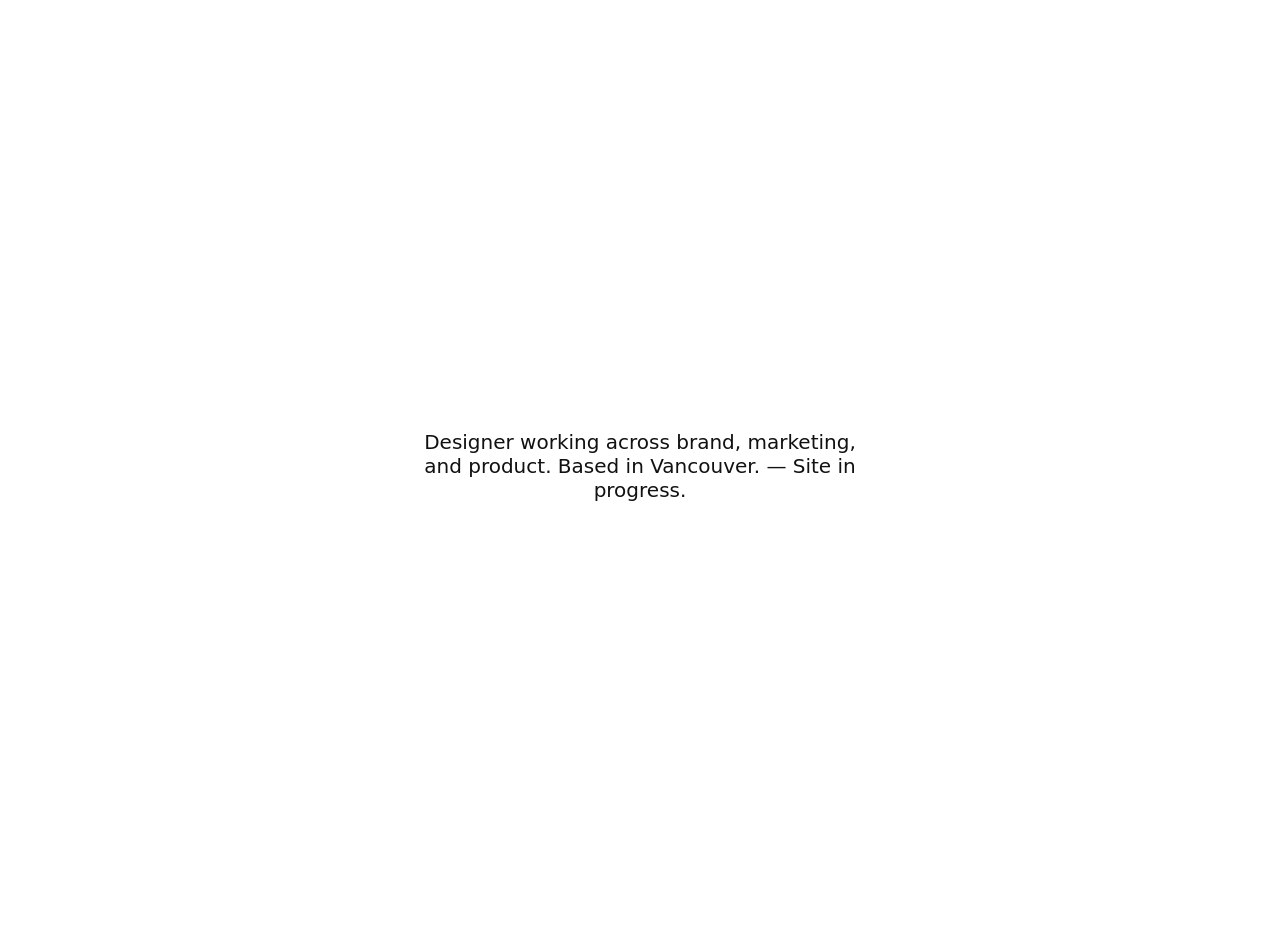
==== index.html @ 25db5897 "Add PM note, placeholder page, study log Co-Authored-By: Claude Fable 5.1 <noreply@anthropic.com> Cl" ====
<!doctype html>
<html lang="en">
<head>
  <meta charset="utf-8">
  <meta name="viewport" content="width=device-width, initial-scale=1">
  <title>Yujeong Kwon — Designer</title>
  <style>
    :root { --bg: #fff; --fg: #111; }
    body { margin: 0; min-height: 100vh; display: grid; place-items: center; background: var(--bg); color: var(--fg); font-family: system-ui, sans-serif; padding: 16px; }
    p { font-size: 1.25rem; max-width: 36ch; text-align: center; }
  </style>
</head>
<body>
  <p>Designer working across brand, marketing, and product. Based in Vancouver. — Site in progress.</p>
</body>
</html>
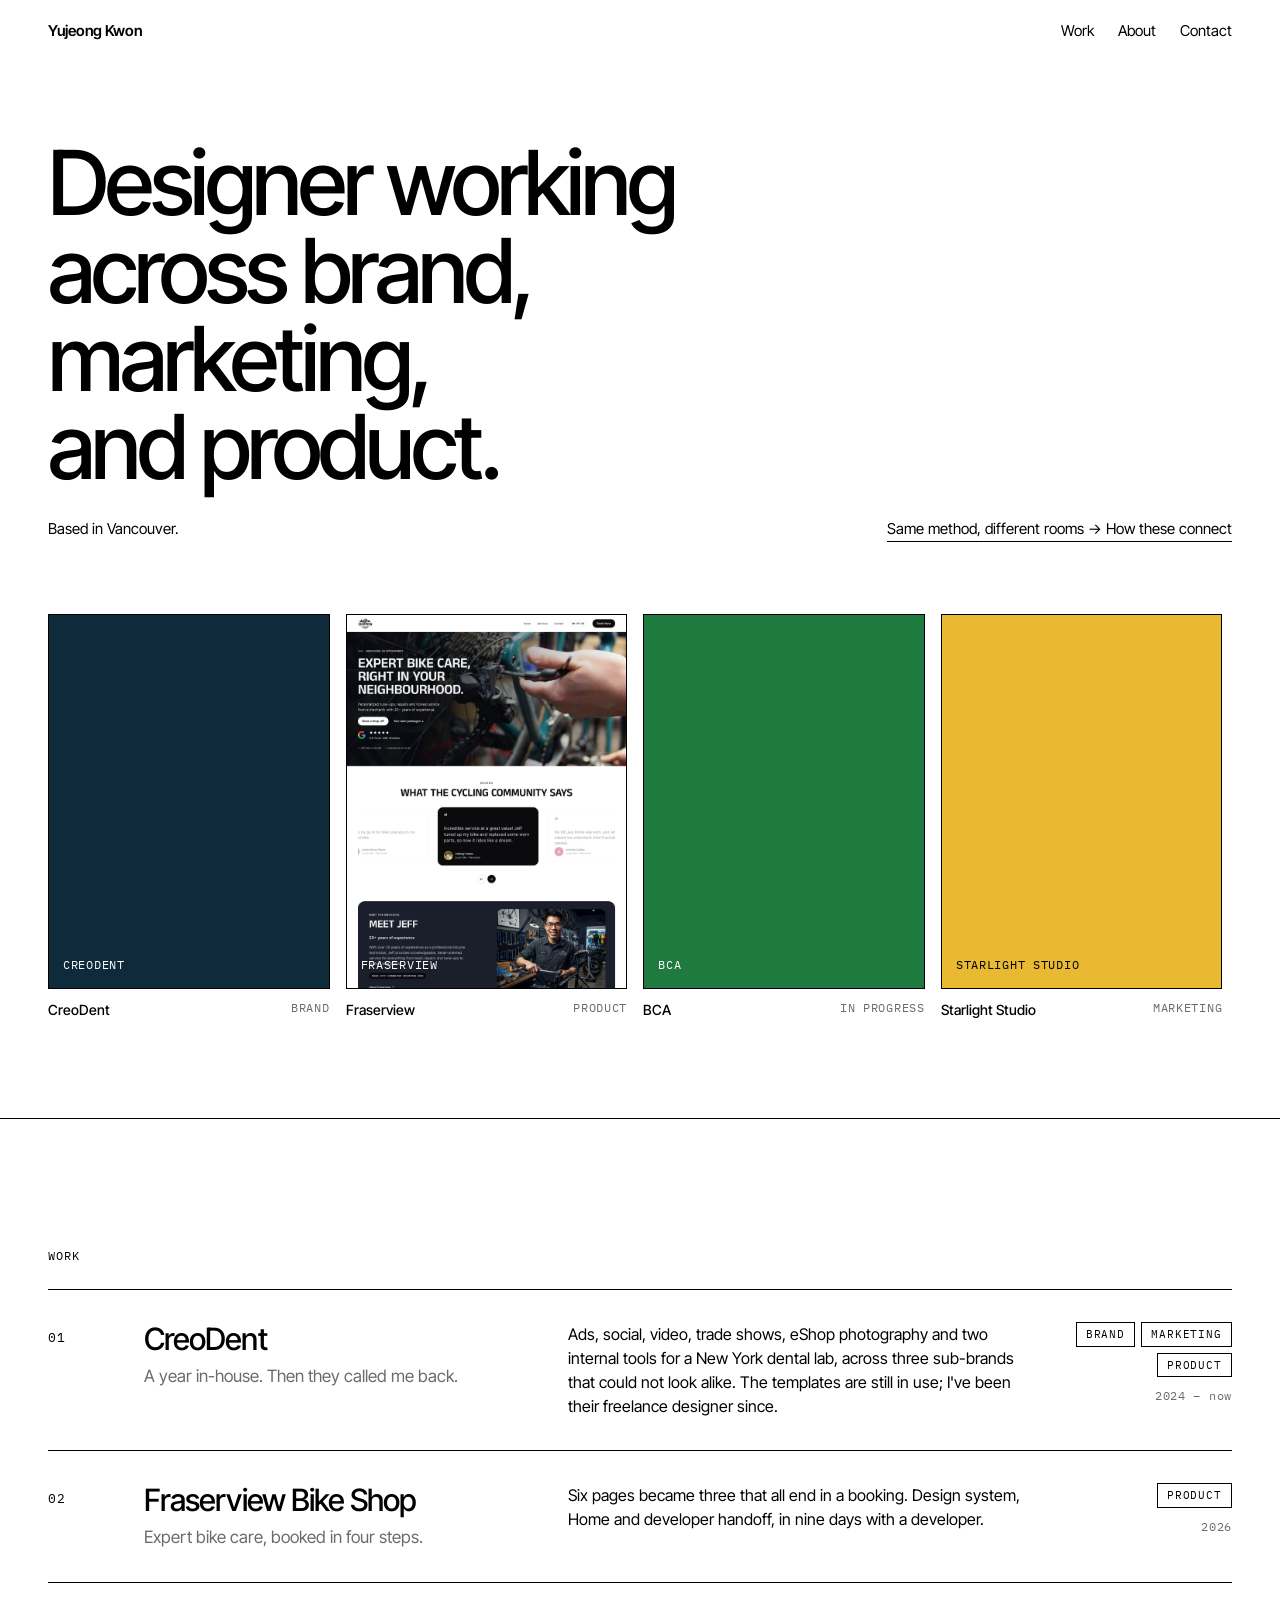
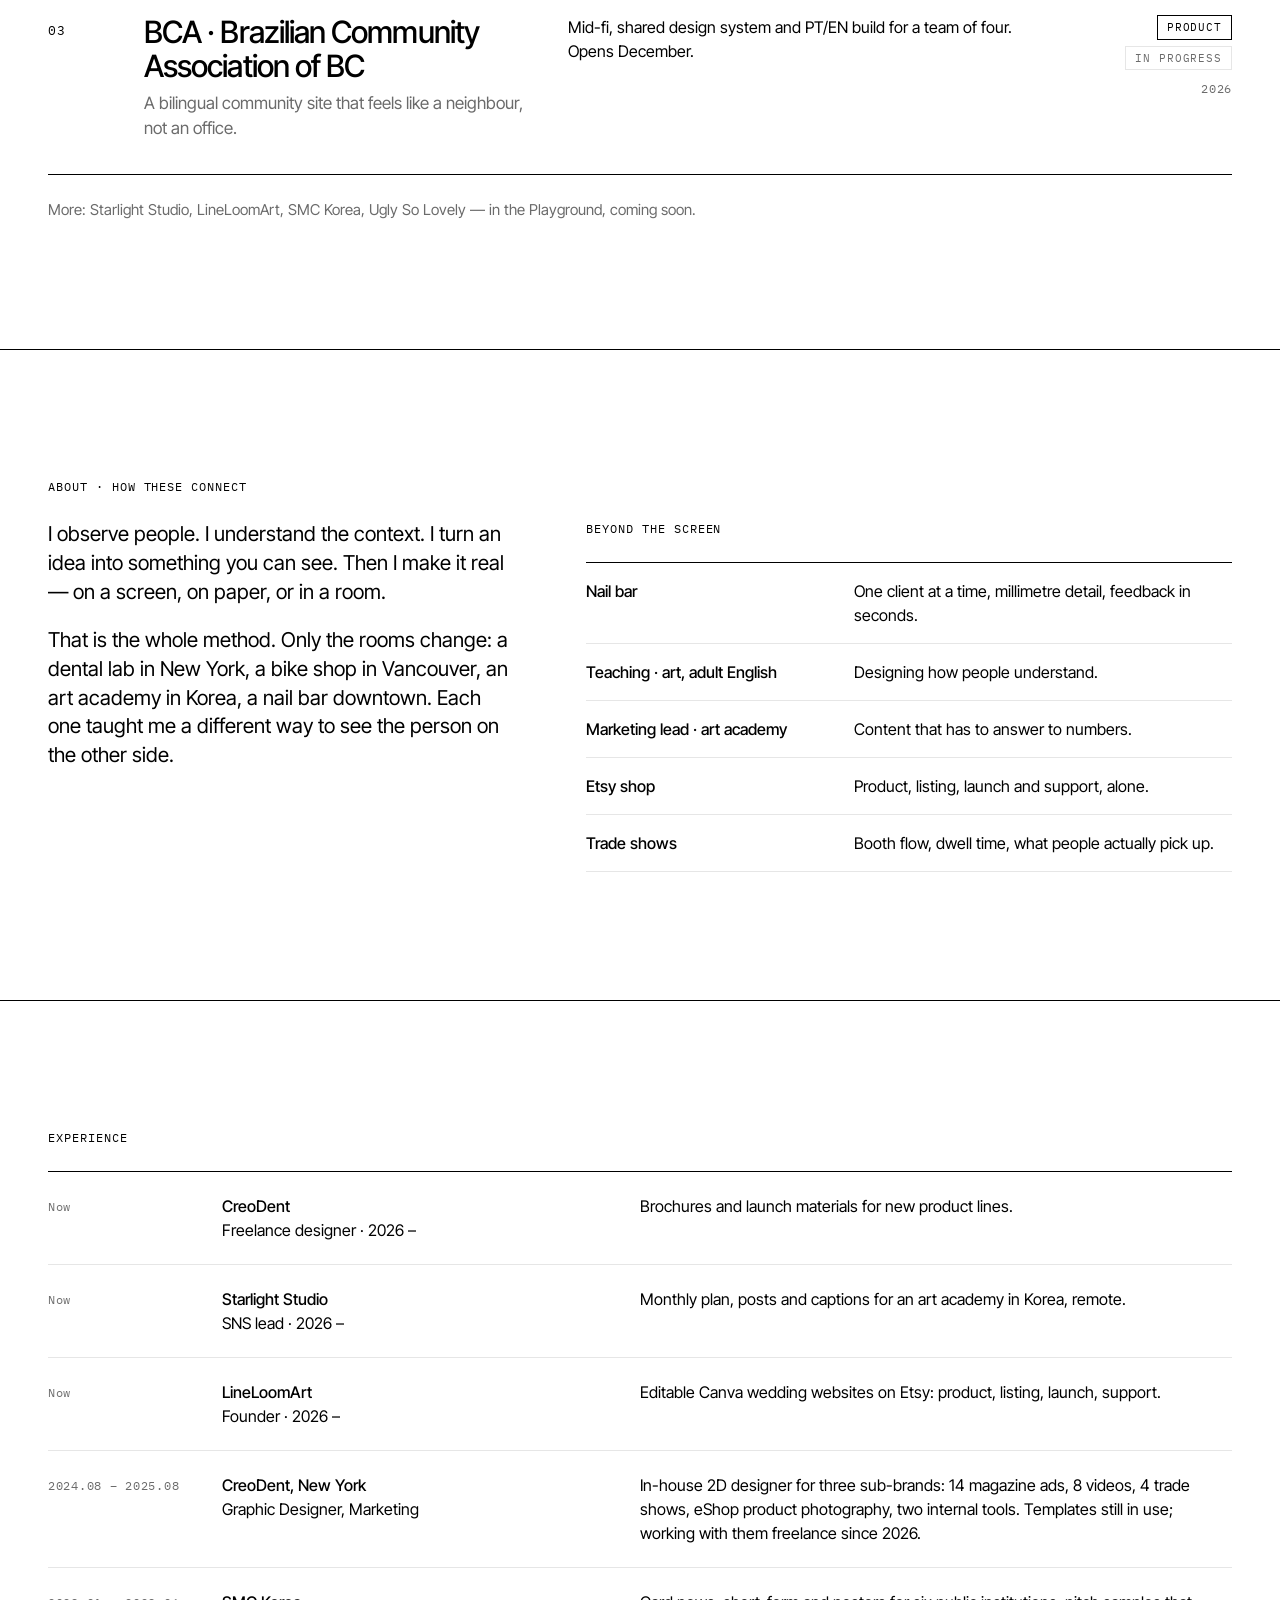
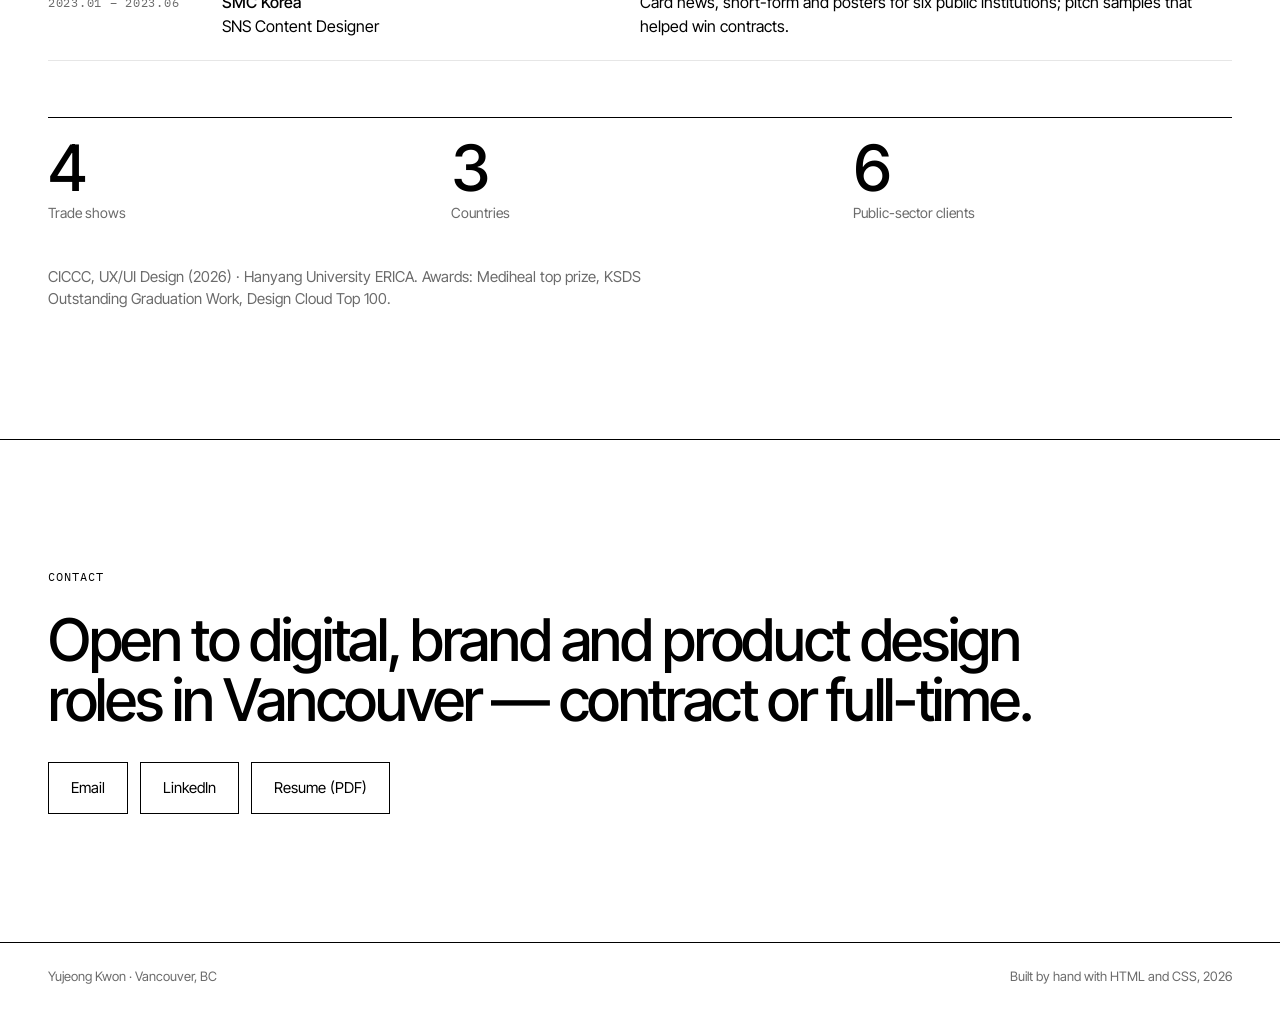
==== commit 6e6a18f1: "Add v0 one-page skeleton with confirmed copy Hero with a static six-cover row, work list (3 live, Am" ====
--- a/index.html
+++ b/index.html
@@ -3,14 +3,190 @@
 <head>
   <meta charset="utf-8">
   <meta name="viewport" content="width=device-width, initial-scale=1">
-  <title>Yujeong Kwon — Designer</title>
-  <style>
-    :root { --bg: #fff; --fg: #111; }
-    body { margin: 0; min-height: 100vh; display: grid; place-items: center; background: var(--bg); color: var(--fg); font-family: system-ui, sans-serif; padding: 16px; }
-    p { font-size: 1.25rem; max-width: 36ch; text-align: center; }
-  </style>
+  <title>Yujeong Kwon — Designer, Vancouver</title>
+  <meta name="description" content="Designer working across brand, marketing, and product. Based in Vancouver.">
+  <link rel="preconnect" href="https://fonts.googleapis.com">
+  <link rel="preconnect" href="https://fonts.gstatic.com" crossorigin>
+  <link rel="stylesheet" href="https://fonts.googleapis.com/css2?family=Inter+Tight:wght@400;500;600&family=IBM+Plex+Mono:wght@400;500&display=swap">
+  <link rel="stylesheet" href="style.css">
 </head>
 <body>
-  <p>Designer working across brand, marketing, and product. Based in Vancouver. — Site in progress.</p>
+
+<header class="wrap top">
+  <a class="name" href="#top">Yujeong Kwon</a>
+  <nav aria-label="Sections">
+    <a href="#work">Work</a>
+    <a href="#about">About</a>
+    <a href="#contact">Contact</a>
+  </nav>
+</header>
+
+<!-- HERO -->
+<section class="wrap hero" id="top">
+  <h1 class="h-xl">Designer working across brand, marketing, and product.</h1>
+  <p class="sub"><span>Based in Vancouver.</span><a href="#about">Same method, different rooms → How these connect</a></p>
+
+  <!-- The crate. Six covers; off-centre tilt comes in step 2. -->
+  <div class="crate" aria-label="Selected work">
+    <a class="card" href="#w-creodent">
+      <div class="cover cv-creo"><span>CreoDent</span></div>
+      <div class="cap"><b>CreoDent</b><span>Brand</span></div>
+    </a>
+    <a class="card" href="work/fraserview/">
+      <div class="cover"><img src="work/fraserview/img/home_d.jpg" alt="Fraserview Bike Shop home page"><span>Fraserview</span></div>
+      <div class="cap"><b>Fraserview</b><span>Product</span></div>
+    </a>
+    <a class="card" href="#w-bca">
+      <div class="cover cv-bca"><span>BCA</span></div>
+      <div class="cap"><b>BCA</b><span>In progress</span></div>
+    </a>
+    <a class="card" href="#about">
+      <div class="cover cv-star"><span>Starlight Studio</span></div>
+      <div class="cap"><b>Starlight Studio</b><span>Marketing</span></div>
+    </a>
+    <a class="card" href="#about">
+      <div class="cover cv-loom"><span>LineLoomArt</span></div>
+      <div class="cap"><b>LineLoomArt</b><span>Maker</span></div>
+    </a>
+    <a class="card" href="#about">
+      <div class="cover cv-me"><span>Yujeong</span></div>
+      <div class="cap"><b>Yujeong</b><span>About</span></div>
+    </a>
+  </div>
+</section>
+
+<!-- WORK -->
+<section class="wrap work" id="work">
+  <p class="label">Work</p>
+  <ol>
+    <li id="w-creodent">
+      <span class="n">01</span>
+      <div>
+        <h3><a href="#w-creodent">CreoDent</a></h3>
+        <p class="tagline">A year in-house. Then they called me back.</p>
+      </div>
+      <p class="desc">Ads, social, video, trade shows, eShop photography and two internal tools for a New York dental lab, across three sub-brands that could not look alike. The templates are still in use; I've been their freelance designer since.</p>
+      <div class="meta">
+        <div class="tags"><span>Brand</span><span>Marketing</span><span>Product</span></div>
+        <span class="year">2024 – now</span>
+      </div>
+    </li>
+    <li id="w-fraserview">
+      <span class="n">02</span>
+      <div>
+        <h3><a href="work/fraserview/">Fraserview Bike Shop</a></h3>
+        <p class="tagline">Expert bike care, booked in four steps.</p>
+      </div>
+      <p class="desc">Six pages became three that all end in a booking. Design system, Home and developer handoff, in nine days with a developer.</p>
+      <div class="meta">
+        <div class="tags"><span>Product</span></div>
+        <span class="year">2026</span>
+      </div>
+    </li>
+    <li id="w-bca">
+      <span class="n">03</span>
+      <div>
+        <h3><a href="#w-bca">BCA · Brazilian Community Association of BC</a></h3>
+        <p class="tagline">A bilingual community site that feels like a neighbour, not an office.</p>
+      </div>
+      <p class="desc">Mid-fi, shared design system and PT/EN build for a team of four. Opens December.</p>
+      <div class="meta">
+        <div class="tags"><span>Product</span><span class="soft">In progress</span></div>
+        <span class="year">2026</span>
+      </div>
+    </li>
+    <!-- 04 Amigo · coming December
+    <li id="w-amigo">
+      <span class="n">04</span>
+      <div>
+        <h3><a href="#w-amigo">Amigo</a></h3>
+        <p class="tagline">Over-the-counter medicine, explained for newcomers.</p>
+      </div>
+      <p class="desc">When you are sick in a new country, the pharmacy is a wall of words. A search app for immigrants and students.</p>
+      <div class="meta">
+        <div class="tags"><span>Product</span></div>
+        <span class="year">2026</span>
+      </div>
+    </li>
+    -->
+  </ol>
+  <p class="more muted">More: Starlight Studio, LineLoomArt, SMC Korea, Ugly So Lovely — in the Playground, coming soon.</p>
+</section>
+
+<!-- ABOUT -->
+<section class="wrap about" id="about">
+  <p class="label">About · How these connect</p>
+  <div class="grid">
+    <div>
+      <p class="lead">I observe people. I understand the context. I turn an idea into something you can see. Then I make it real — on a screen, on paper, or in a room.</p>
+      <p class="lead">That is the whole method. Only the rooms change: a dental lab in New York, a bike shop in Vancouver, an art academy in Korea, a nail bar downtown. Each one taught me a different way to see the person on the other side.</p>
+    </div>
+    <div>
+      <p class="label">Beyond the screen</p>
+      <ul class="beyond">
+        <li><b>Nail bar</b><span>One client at a time, millimetre detail, feedback in seconds.</span></li>
+        <li><b>Teaching · art, adult English</b><span>Designing how people understand.</span></li>
+        <li><b>Marketing lead · art academy</b><span>Content that has to answer to numbers.</span></li>
+        <li><b>Etsy shop</b><span>Product, listing, launch and support, alone.</span></li>
+        <li><b>Trade shows</b><span>Booth flow, dwell time, what people actually pick up.</span></li>
+      </ul>
+    </div>
+  </div>
+</section>
+
+<!-- EXPERIENCE -->
+<section class="wrap xp" id="experience">
+  <p class="label">Experience</p>
+  <div class="rows">
+    <div class="row">
+      <time>Now</time>
+      <div><b>CreoDent</b> Freelance designer · 2026 –</div>
+      <div>Brochures and launch materials for new product lines.</div>
+    </div>
+    <div class="row">
+      <time>Now</time>
+      <div><b>Starlight Studio</b> SNS lead · 2026 –</div>
+      <div>Monthly plan, posts and captions for an art academy in Korea, remote.</div>
+    </div>
+    <div class="row">
+      <time>Now</time>
+      <div><b>LineLoomArt</b> Founder · 2026 –</div>
+      <div>Editable Canva wedding websites on Etsy: product, listing, launch, support.</div>
+    </div>
+    <div class="row">
+      <time>2024.08 – 2025.08</time>
+      <div><b>CreoDent, New York</b> Graphic Designer, Marketing</div>
+      <div>In-house 2D designer for three sub-brands: 14 magazine ads, 8 videos, 4 trade shows, eShop product photography, two internal tools. Templates still in use; working with them freelance since 2026.</div>
+    </div>
+    <div class="row">
+      <time>2023.01 – 2023.06</time>
+      <div><b>SMC Korea</b> SNS Content Designer</div>
+      <div>Card news, short-form and posters for six public institutions; pitch samples that helped win contracts.</div>
+    </div>
+  </div>
+  <div class="stats">
+    <div><b>4</b><span>Trade shows</span></div>
+    <div><b>3</b><span>Countries</span></div>
+    <div><b>6</b><span>Public-sector clients</span></div>
+  </div>
+  <p class="edu">CICCC, UX/UI Design (2026) · Hanyang University ERICA. Awards: Mediheal top prize, KSDS Outstanding Graduation Work, Design Cloud Top 100.</p>
+</section>
+
+<!-- CONTACT -->
+<section class="wrap contact" id="contact">
+  <p class="label">Contact</p>
+  <h2 class="h-l">Open to digital, brand and product design roles in Vancouver — contract or full-time.</h2>
+  <div class="links">
+    <a href="mailto:kwyj9848@gmail.com">Email</a>
+    <a href="#" aria-disabled="true">LinkedIn</a>
+    <a href="#" aria-disabled="true">Resume (PDF)</a>
+  </div>
+</section>
+
+<footer class="wrap">
+  <span>Yujeong Kwon · Vancouver, BC</span>
+  <span>Built by hand with HTML and CSS, 2026</span>
+</footer>
+
 </body>
 </html>
--- a/style.css
+++ b/style.css
@@ -0,0 +1,195 @@
+/* ------------------------------------------------------------
+   Yujeong Kwon — portfolio v0
+   Figma analogy: this file is the Variables + Text Styles panel.
+   Change a value under :root and the whole page follows.
+   ------------------------------------------------------------ */
+
+:root {
+  /* colour */
+  --bg: #ffffff;
+  --ink: #000000;
+  --muted: #6b6b6b;
+  --line: #000000;
+  --line-soft: #e6e6e6;
+
+  /* type */
+  --f-display: "Inter Tight", "Helvetica Neue", Arial, sans-serif;
+  --f-body: "Inter Tight", "Helvetica Neue", Arial, sans-serif;
+  --f-mono: "IBM Plex Mono", ui-monospace, Menlo, monospace;
+
+  /* spacing */
+  --wrap: 1280px;
+  --gutter: clamp(16px, 4vw, 48px);
+  --section: clamp(72px, 10vw, 140px);
+
+  /* cards */
+  --card-w: clamp(200px, 22vw, 300px);
+  --card-ratio: 3 / 4;
+
+  color-scheme: light;
+}
+
+* { box-sizing: border-box; }
+html { scroll-behavior: smooth; }
+body {
+  margin: 0;
+  background: var(--bg);
+  color: var(--ink);
+  font-family: var(--f-body);
+  font-size: 17px;
+  line-height: 1.5;
+  -webkit-font-smoothing: antialiased;
+}
+img { max-width: 100%; display: block; }
+a { color: inherit; }
+:focus-visible { outline: 2px solid var(--ink); outline-offset: 3px; }
+
+.wrap { max-width: var(--wrap); margin-inline: auto; padding-inline: var(--gutter); }
+section { padding-block: var(--section); border-top: 1px solid var(--line); }
+
+/* type styles */
+.label {
+  font-family: var(--f-mono);
+  font-size: 12px;
+  letter-spacing: .08em;
+  text-transform: uppercase;
+  color: var(--ink);
+  margin: 0 0 24px;
+}
+.h-xl { font-size: clamp(40px, 7vw, 104px); font-weight: 500; letter-spacing: -.045em; line-height: .98; margin: 0; text-wrap: balance; }
+.h-l  { font-size: clamp(32px, 4.6vw, 64px);  font-weight: 500; letter-spacing: -.04em;  line-height: 1.02; margin: 0; text-wrap: balance; }
+.h-m  { font-size: clamp(22px, 2.4vw, 32px);  font-weight: 500; letter-spacing: -.03em;  line-height: 1.1;  margin: 0; }
+.lead { font-size: clamp(18px, 1.6vw, 22px); line-height: 1.4; max-width: 56ch; margin: 0; }
+p { margin: 0; }
+.muted { color: var(--muted); }
+
+/* header */
+.top {
+  display: flex; justify-content: space-between; align-items: center;
+  padding-block: 20px;
+  font-size: 15px;
+}
+.top .name { font-weight: 600; letter-spacing: -.02em; text-decoration: none; }
+.top nav { display: flex; gap: 24px; }
+.top nav a { text-decoration: none; }
+.top nav a:hover { text-decoration: underline; text-underline-offset: 4px; }
+
+/* hero */
+.hero { border-top: 0; padding-top: clamp(32px, 6vw, 80px); padding-bottom: clamp(48px, 7vw, 96px); }
+.hero .h-xl { max-width: 14ch; }
+.hero .sub {
+  display: flex; justify-content: space-between; align-items: baseline; gap: 16px; flex-wrap: wrap;
+  margin-top: 28px; font-size: 15px;
+}
+.hero .sub a { text-decoration: none; border-bottom: 1px solid var(--ink); }
+
+/* the record crate: a horizontal, snapping row of covers.
+   Step 2 will tilt the off-centre covers with rotateY. */
+.crate {
+  display: flex; gap: 16px;
+  margin-top: clamp(40px, 6vw, 72px);
+  overflow-x: auto;
+  scroll-snap-type: x mandatory;
+  scroll-padding-inline: var(--gutter);
+  padding-bottom: 8px;
+  scrollbar-width: none;
+}
+.crate::-webkit-scrollbar { display: none; }
+.card {
+  flex: 0 0 var(--card-w);
+  scroll-snap-align: start;
+  text-decoration: none;
+  display: grid; gap: 10px;
+}
+.card .cover {
+  aspect-ratio: var(--card-ratio);
+  border: 1px solid var(--line);
+  overflow: hidden;
+  display: grid; place-items: end start;
+  padding: 14px;
+  color: #fff;
+  font-family: var(--f-mono); font-size: 12px; letter-spacing: .06em; text-transform: uppercase;
+  position: relative;
+}
+.card .cover img { position: absolute; inset: 0; width: 100%; height: 100%; object-fit: cover; object-position: top left; }
+.card .cover span { position: relative; }
+.card .cap { display: flex; justify-content: space-between; font-size: 14px; }
+.card .cap b { font-weight: 500; }
+.card .cap span { color: var(--muted); font-family: var(--f-mono); font-size: 12px; letter-spacing: .06em; text-transform: uppercase; }
+.card:hover .cover { outline: 2px solid var(--ink); outline-offset: -2px; }
+
+/* placeholder covers until the real images are picked.
+   One colour per world, so the row reads as "different rooms". */
+.cv-creo  { background: #0f2a3a; }
+.cv-bca   { background: #1f7a3f; }
+.cv-star  { background: #e8b931; color: #000 !important; }
+.cv-loom  { background: #b89a7a; }
+.cv-me    { background: #d9d9d9; color: #000 !important; }
+
+/* work list */
+.work ol { list-style: none; margin: 0; padding: 0; border-top: 1px solid var(--line); }
+.work li {
+  display: grid;
+  grid-template-columns: 72px minmax(0, 5fr) minmax(0, 6fr) 160px;
+  gap: 24px;
+  padding: 32px 0;
+  border-bottom: 1px solid var(--line);
+  align-items: start;
+}
+.work .n { font-family: var(--f-mono); font-size: 13px; letter-spacing: .08em; padding-top: 6px; }
+.work h3 { font-size: clamp(22px, 2.4vw, 32px); font-weight: 500; letter-spacing: -.03em; line-height: 1.1; margin: 0; }
+.work h3 a { text-decoration: none; }
+.work h3 a:hover { text-decoration: underline; text-underline-offset: 5px; }
+.work .tagline { margin-top: 8px; font-size: 17px; color: var(--muted); }
+.work .desc { font-size: 16px; line-height: 1.5; max-width: 52ch; }
+.work .meta { display: grid; gap: 10px; justify-items: end; text-align: right; }
+.tags { display: flex; gap: 6px; flex-wrap: wrap; justify-content: end; }
+.tags span {
+  font-family: var(--f-mono); font-size: 11px; letter-spacing: .08em; text-transform: uppercase;
+  border: 1px solid var(--ink); padding: 3px 9px;
+}
+.tags span.soft { border-color: var(--line-soft); color: var(--muted); }
+.work .year { font-family: var(--f-mono); font-size: 12px; letter-spacing: .06em; color: var(--muted); }
+.work .more { margin-top: 24px; font-size: 15px; }
+
+/* about */
+.about .grid { display: grid; grid-template-columns: minmax(0, 5fr) minmax(0, 7fr); gap: clamp(32px, 6vw, 96px); align-items: start; }
+.about .lead + .lead { margin-top: 20px; }
+.beyond { list-style: none; margin: 0; padding: 0; border-top: 1px solid var(--line); }
+.beyond li { display: grid; grid-template-columns: minmax(0, 2fr) minmax(0, 3fr); gap: 16px; padding: 16px 0; border-bottom: 1px solid var(--line-soft); font-size: 16px; }
+.beyond b { font-weight: 500; }
+
+/* experience */
+.xp .rows { border-top: 1px solid var(--line); }
+.xp .row { display: grid; grid-template-columns: 150px minmax(0, 4fr) minmax(0, 6fr); gap: 24px; padding: 22px 0; border-bottom: 1px solid var(--line-soft); font-size: 16px; }
+.xp time { font-family: var(--f-mono); font-size: 12px; letter-spacing: .06em; color: var(--muted); padding-top: 4px; }
+.xp .row b { font-weight: 500; display: block; }
+.xp .stats { display: grid; grid-template-columns: repeat(3, minmax(0, 1fr)); gap: 24px; margin-top: 56px; border-top: 1px solid var(--line); }
+.xp .stats div { padding-top: 18px; }
+.xp .stats b { display: block; font-size: clamp(40px, 5vw, 72px); font-weight: 500; letter-spacing: -.05em; line-height: 1; font-variant-numeric: tabular-nums; }
+.xp .stats span { font-size: 14px; color: var(--muted); }
+.xp .edu { margin-top: 40px; font-size: 15px; color: var(--muted); max-width: 70ch; }
+
+/* contact */
+.contact .links { display: flex; gap: 12px; flex-wrap: wrap; margin-top: 32px; }
+.contact .links a {
+  text-decoration: none; border: 1px solid var(--ink); padding: 14px 22px; font-size: 15px;
+}
+.contact .links a:hover { background: var(--ink); color: var(--bg); }
+
+footer { border-top: 1px solid var(--line); padding-block: 24px; font-size: 13px; color: var(--muted); display: flex; justify-content: space-between; gap: 16px; flex-wrap: wrap; }
+
+/* mobile */
+@media (max-width: 820px) {
+  :root { --card-w: 64vw; }
+  .top nav { gap: 16px; }
+  .work li { grid-template-columns: 1fr; gap: 12px; padding: 24px 0; }
+  .work .n { padding-top: 0; }
+  .work .meta { justify-items: start; text-align: left; }
+  .tags { justify-content: start; }
+  .about .grid { grid-template-columns: 1fr; }
+  .beyond li { grid-template-columns: 1fr; gap: 4px; }
+  .xp .row { grid-template-columns: 1fr; gap: 6px; }
+  .xp .stats { grid-template-columns: repeat(3, minmax(0, 1fr)); gap: 12px; }
+}
+@media (prefers-reduced-motion: reduce) { html { scroll-behavior: auto; } }
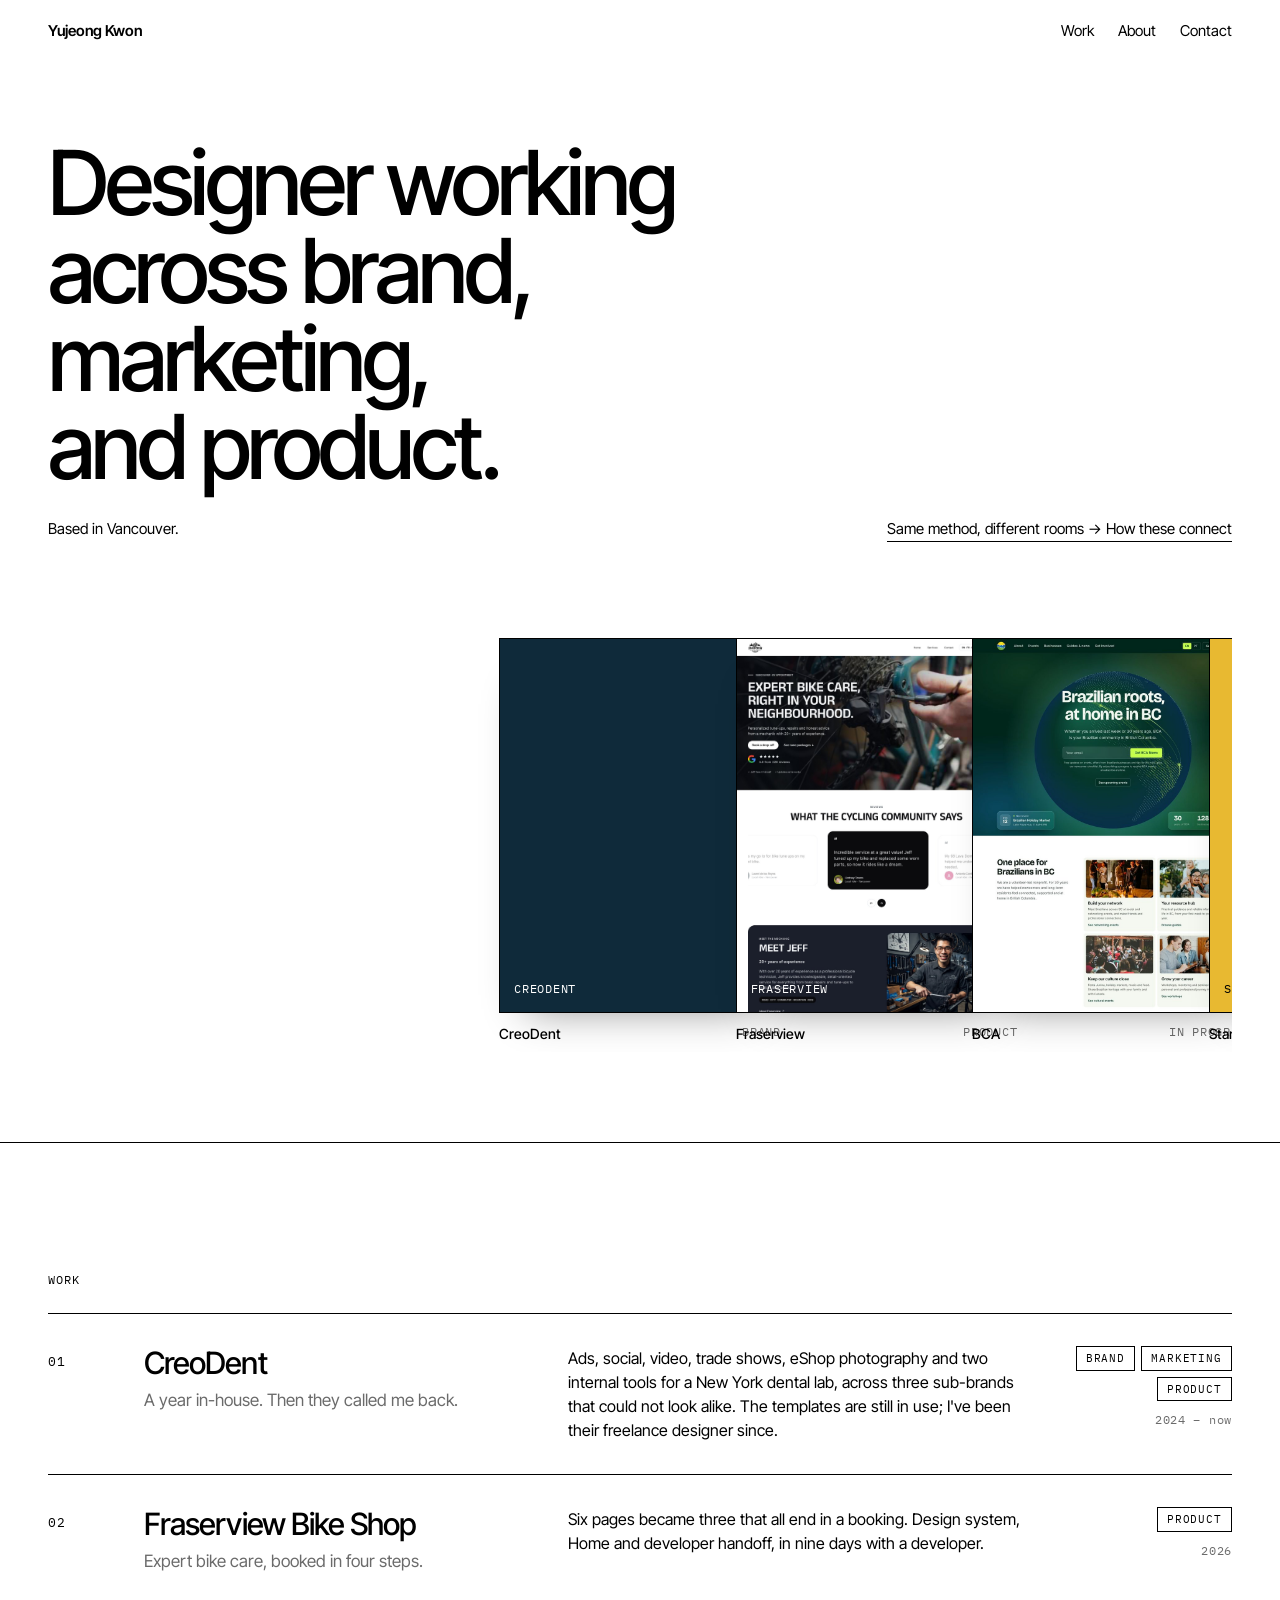
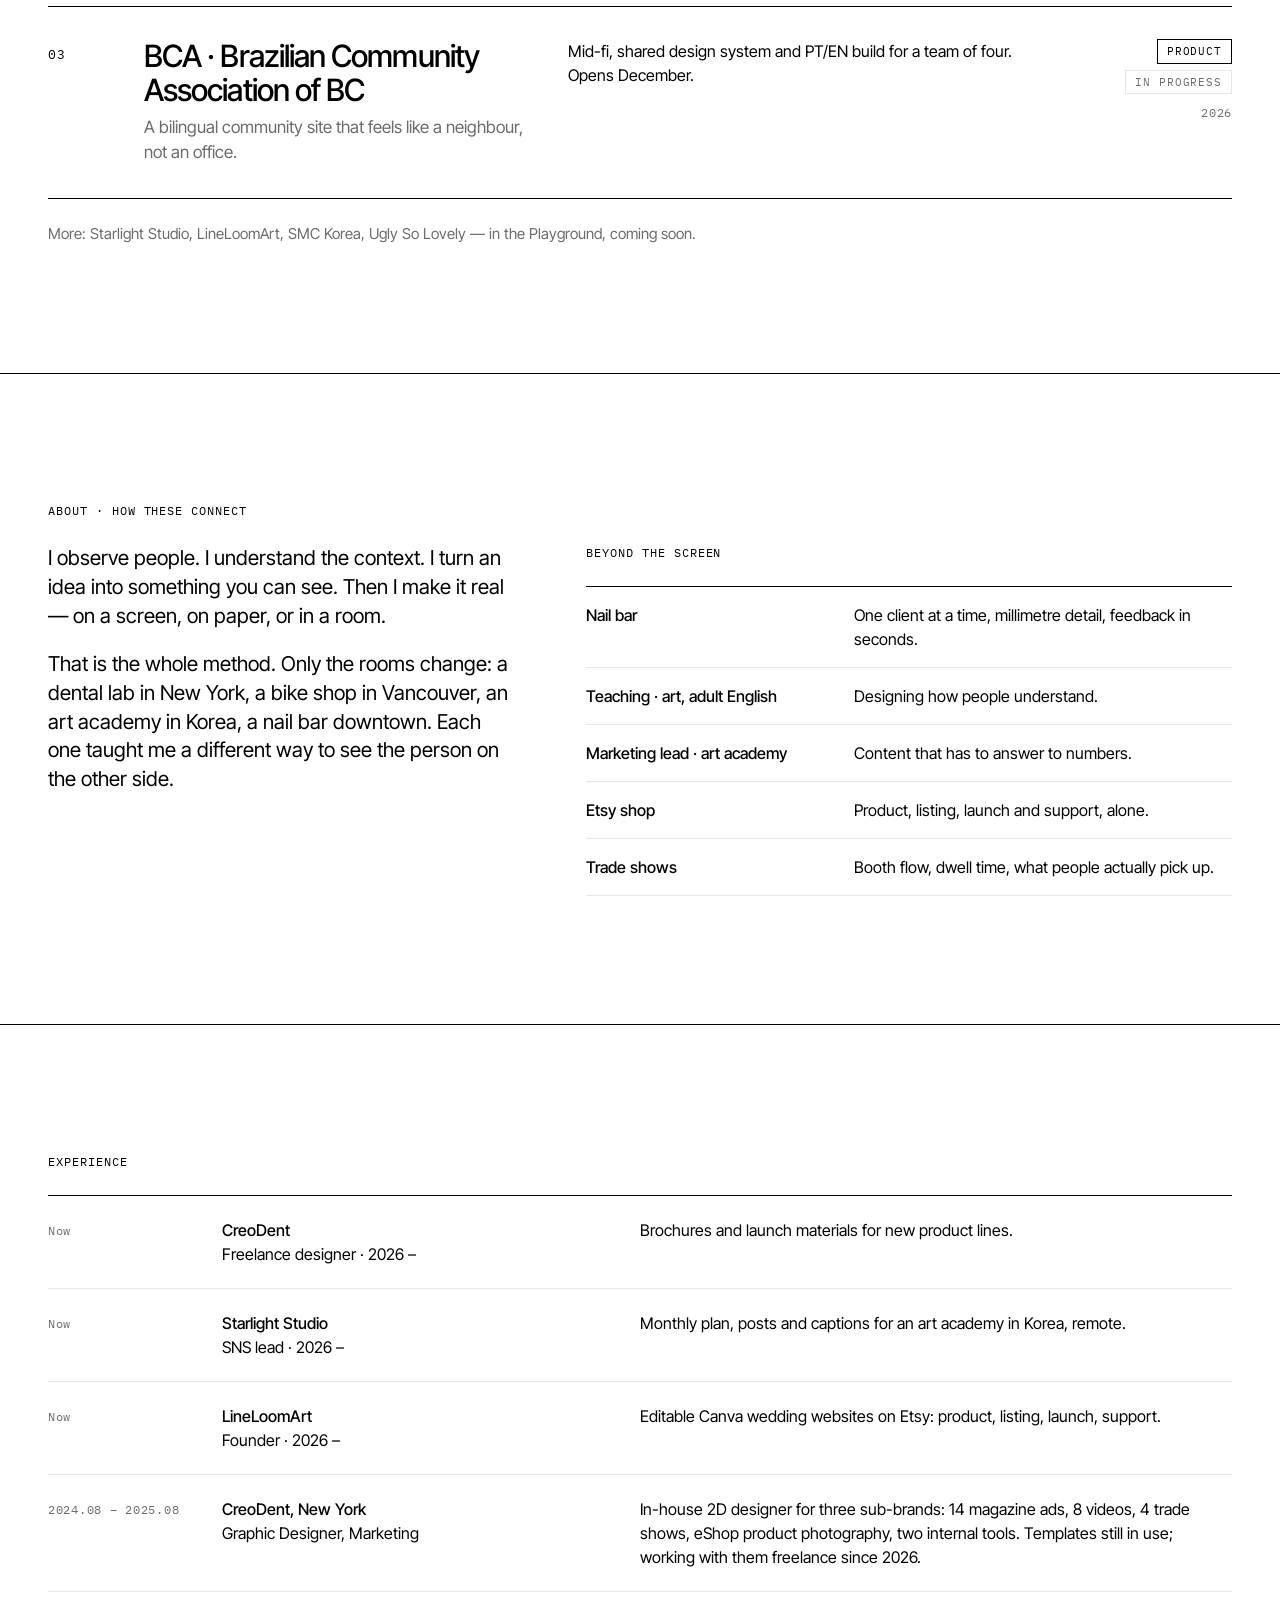
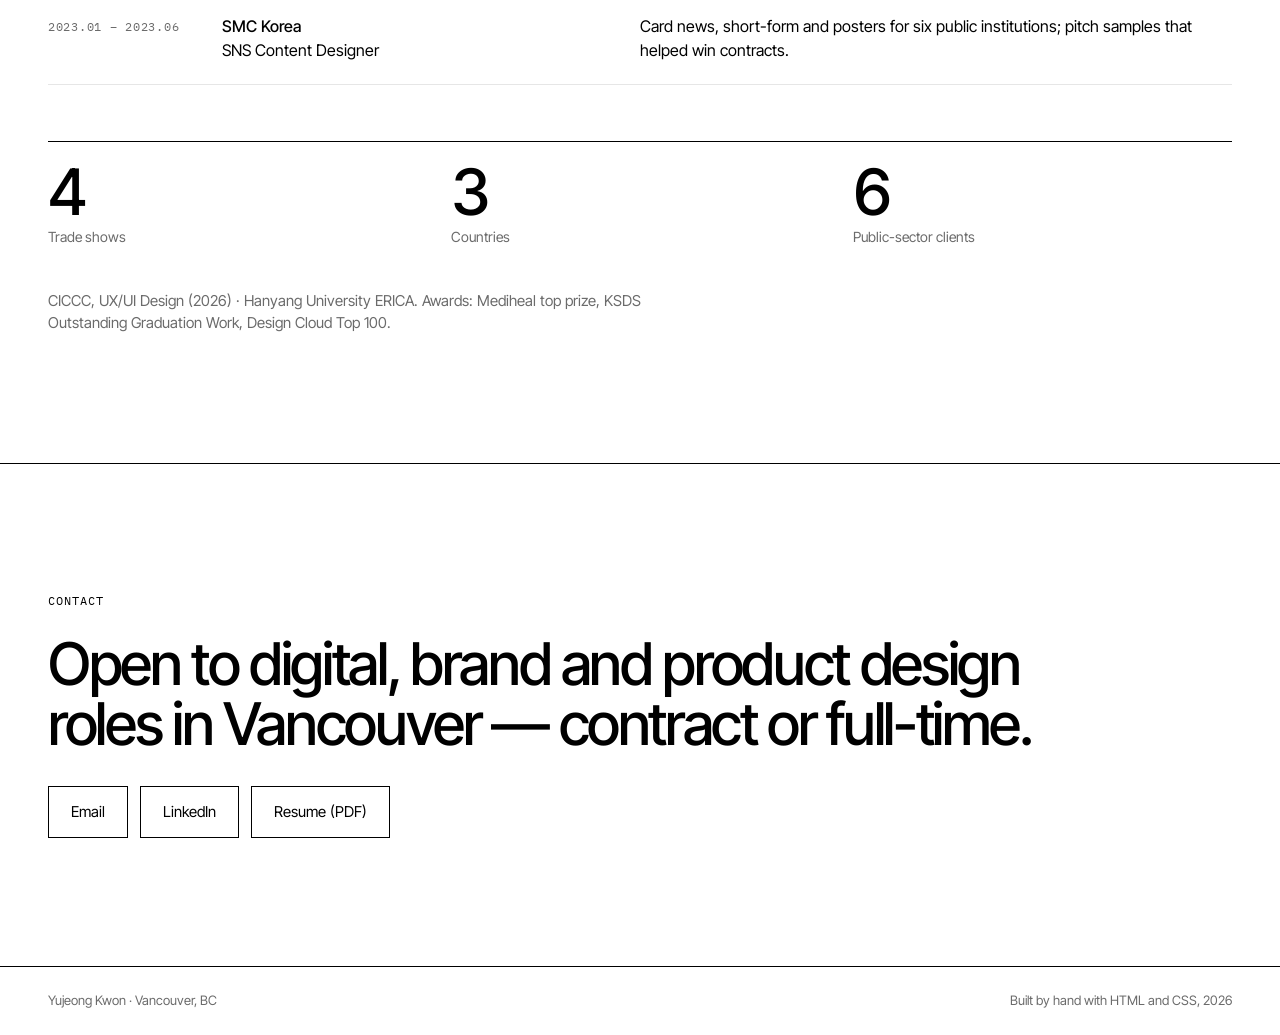
==== commit 2faf049b: "Hero: add BCA homepage screenshot to its card Co-Authored-By: Claude Opus 5.5 <noreply@anthropic.com" ====
--- a/index.html
+++ b/index.html
@@ -37,7 +37,7 @@
       <div class="cap"><b>Fraserview</b><span>Product</span></div>
     </a>
     <a class="card" href="#w-bca">
-      <div class="cover cv-bca"><span>BCA</span></div>
+      <div class="cover"><img src="img/bca-home.jpg" alt="BCA homepage: Brazilian roots, at home in BC"><span>BCA</span></div>
       <div class="cap"><b>BCA</b><span>In progress</span></div>
     </a>
     <a class="card" href="#about">
--- a/style.css
+++ b/style.css
@@ -86,20 +86,45 @@
 /* the record crate: a horizontal, snapping row of covers.
    Step 2 will tilt the off-centre covers with rotateY. */
 .crate {
-  display: flex; gap: 16px;
+  display: flex; gap: 0;
   margin-top: clamp(40px, 6vw, 72px);
   overflow-x: auto;
   scroll-snap-type: x mandatory;
-  scroll-padding-inline: var(--gutter);
-  padding-bottom: 8px;
+  /* room on both ends so any cover can sit in the centre */
+  padding-inline: calc(50% - var(--card-w) / 2);
+  padding-block: 24px 8px;
   scrollbar-width: none;
+  perspective: 1400px;
 }
 .crate::-webkit-scrollbar { display: none; }
 .card {
   flex: 0 0 var(--card-w);
-  scroll-snap-align: start;
+  margin-inline: calc(var(--card-w) * -0.08);
+  scroll-snap-align: center;
   text-decoration: none;
   display: grid; gap: 10px;
+  transform-style: preserve-3d;
+  position: relative;
+}
+.card:first-child { margin-left: 0; }
+.card:last-child { margin-right: 0; }
+
+/* The flip-through: where the cover sits in the row drives its tilt.
+   Figma analogy: a "scroll position" variable wired to a rotation.
+   Entering from the right = turned away; centre = facing you; leaving left = turned the other way. */
+@keyframes tilt {
+  0%   { transform: rotateY(-38deg) scale(.86); z-index: 1; }
+  50%  { transform: rotateY(0deg)   scale(1);   z-index: 10; }
+  100% { transform: rotateY(38deg)  scale(.86); z-index: 1; }
+}
+@supports (animation-timeline: view()) {
+  .card {
+    animation: tilt linear both;
+    animation-timeline: view(inline);
+  }
+}
+@media (prefers-reduced-motion: reduce) {
+  .card { animation: none; }
 }
 .card .cover {
   aspect-ratio: var(--card-ratio);
@@ -117,6 +142,13 @@
 .card .cap b { font-weight: 500; }
 .card .cap span { color: var(--muted); font-family: var(--f-mono); font-size: 12px; letter-spacing: .06em; text-transform: uppercase; }
 .card:hover .cover { outline: 2px solid var(--ink); outline-offset: -2px; }
+.card .cover { box-shadow: 0 24px 40px -28px rgba(0,0,0,.45); }
+/* caption: only the centred cover shows its name (hover/focus always does) */
+@keyframes capfade { 0%,38% { opacity: 0; } 50% { opacity: 1; } 62%,100% { opacity: 0; } }
+@supports (animation-timeline: view()) {
+  .card .cap { animation: capfade linear both; animation-timeline: view(inline); }
+  .card:hover .cap, .card:focus-visible .cap { animation: none; opacity: 1; }
+}
 
 /* placeholder covers until the real images are picked.
    One colour per world, so the row reads as "different rooms". */
